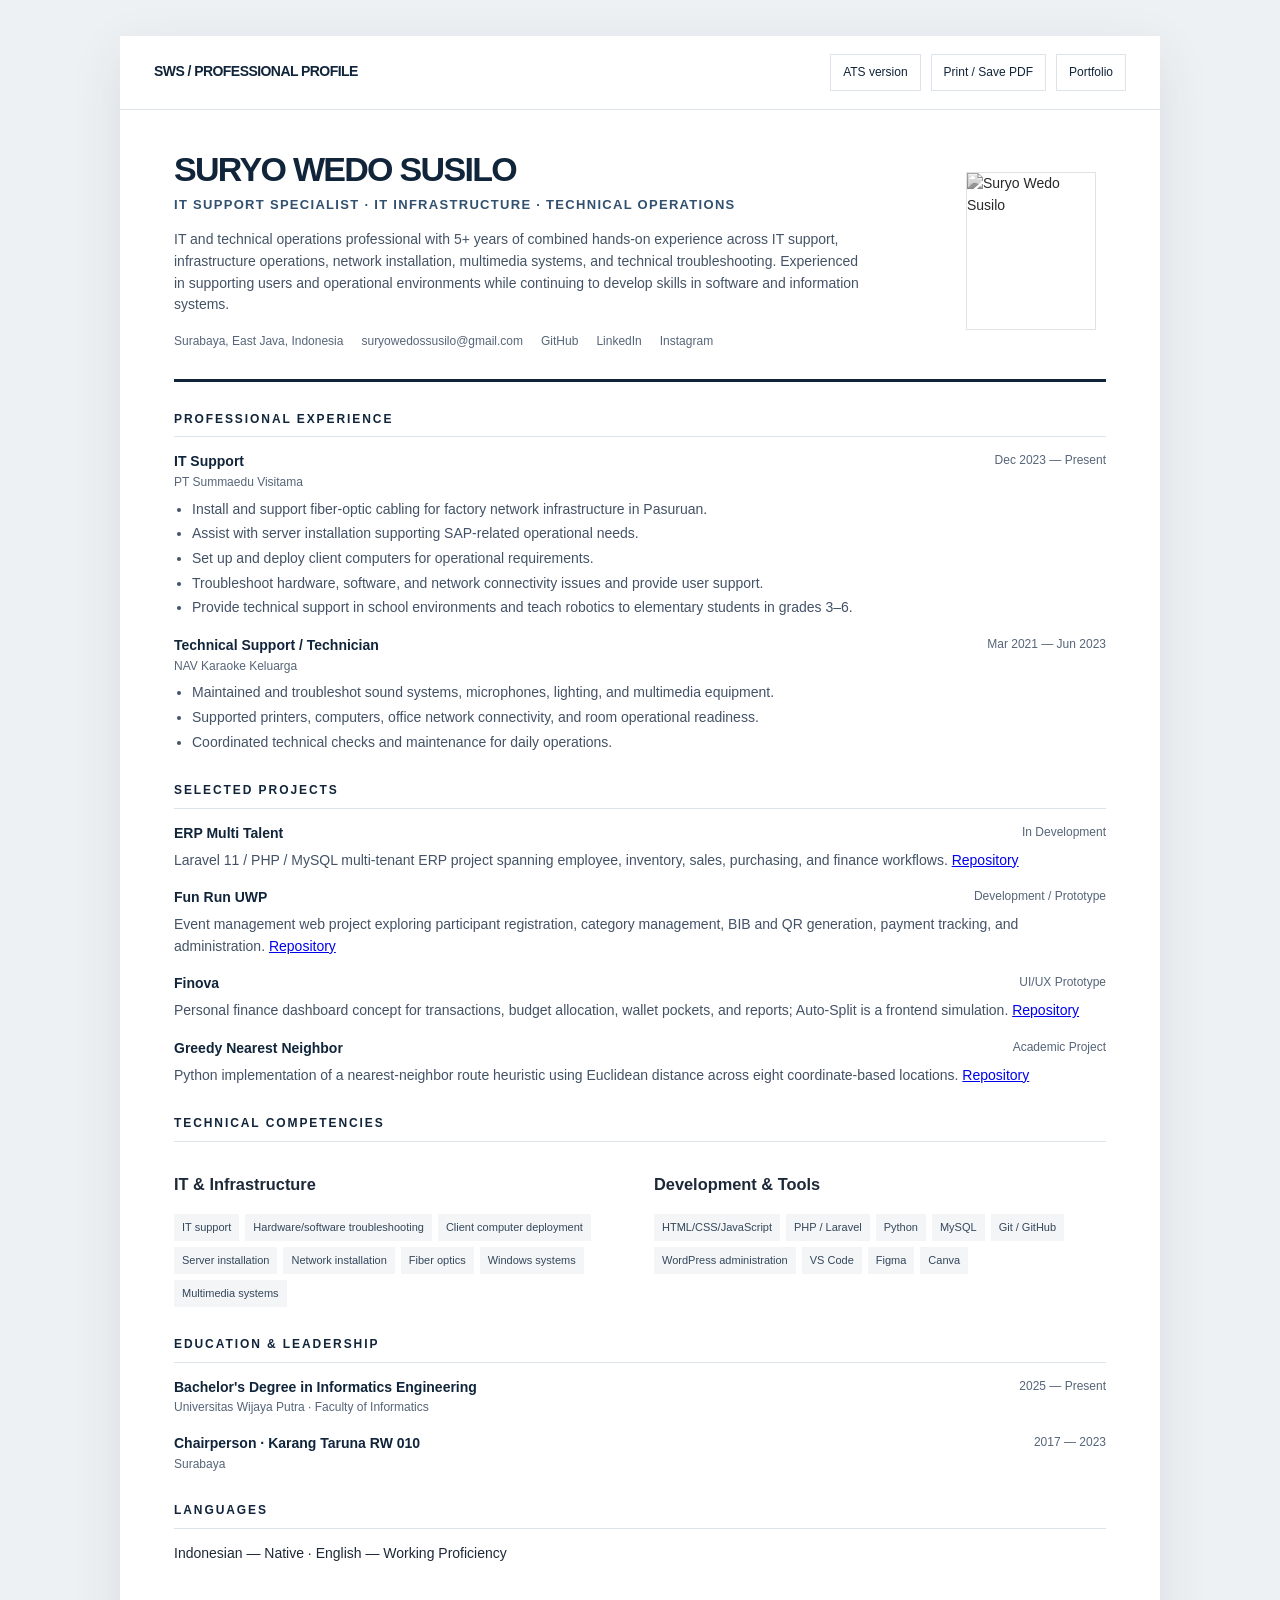
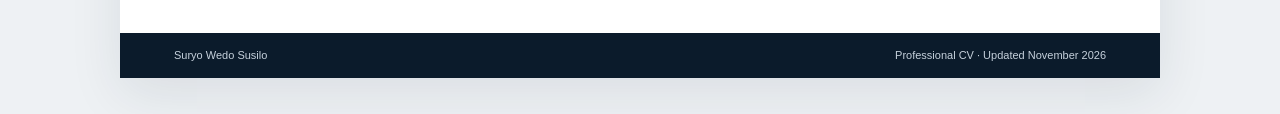
==== cv/index.html @ a145ea9c "Build cinematic portfolio and professional CV" ====
<!doctype html><html lang="en"><head><meta charset="utf-8"><meta name="viewport" content="width=device-width,initial-scale=1"><title>Suryo Wedo Susilo | Professional CV</title><link rel="stylesheet" href="cv.css"></head><body><div class="cv-shell"><header class="cv-top"><a class="cv-brand" href="../">SWS / PROFESSIONAL PROFILE</a><div class="cv-actions"><a href="ats.html">ATS version</a><a href="#" onclick="window.print();return false">Print / Save PDF</a><a href="../">Portfolio</a></div></header><main class="cv-main"><section class="cv-hero"><div><h1>SURYO WEDO SUSILO</h1><div class="cv-role">IT Support Specialist · IT Infrastructure · Technical Operations</div><p class="cv-summary">IT and technical operations professional with 5+ years of combined hands-on experience across IT support, infrastructure operations, network installation, multimedia systems, and technical troubleshooting. Experienced in supporting users and operational environments while continuing to develop skills in software and information systems.</p><div class="cv-contact"><span>Surabaya, East Java, Indonesia</span><a href="mailto:suryowedossusilo@gmail.com">suryowedossusilo@gmail.com</a><a href="https://github.com/suryowedossusilo-netizen">GitHub</a><a href="https://www.linkedin.com/in/suryo-wedo-susilo/">LinkedIn</a><a href="https://www.instagram.com/vruimte_/">Instagram</a></div></div><img class="cv-photo" src="../images/profile.jpg" alt="Suryo Wedo Susilo"></section><section class="cv-section"><h2>Professional Experience</h2><article class="cv-item"><div class="cv-item-head"><div><h3>IT Support</h3><div class="cv-org">PT Summaedu Visitama</div></div><div class="cv-date">Dec 2023 — Present</div></div><ul><li>Install and support fiber-optic cabling for factory network infrastructure in Pasuruan.</li><li>Assist with server installation supporting SAP-related operational needs.</li><li>Set up and deploy client computers for operational requirements.</li><li>Troubleshoot hardware, software, and network connectivity issues and provide user support.</li><li>Provide technical support in school environments and teach robotics to elementary students in grades 3–6.</li></ul></article><article class="cv-item"><div class="cv-item-head"><div><h3>Technical Support / Technician</h3><div class="cv-org">NAV Karaoke Keluarga</div></div><div class="cv-date">Mar 2021 — Jun 2023</div></div><ul><li>Maintained and troubleshot sound systems, microphones, lighting, and multimedia equipment.</li><li>Supported printers, computers, office network connectivity, and room operational readiness.</li><li>Coordinated technical checks and maintenance for daily operations.</li></ul></article></section><section class="cv-section"><h2>Selected Projects</h2><article class="cv-item"><div class="cv-item-head"><h3>ERP Multi Talent</h3><span class="cv-date">In Development</span></div><p>Laravel 11 / PHP / MySQL multi-tenant ERP project spanning employee, inventory, sales, purchasing, and finance workflows. <a href="https://github.com/suryowedossusilo-netizen/ERP_MULTI_TALENT">Repository</a></p></article><article class="cv-item"><div class="cv-item-head"><h3>Fun Run UWP</h3><span class="cv-date">Development / Prototype</span></div><p>Event management web project exploring participant registration, category management, BIB and QR generation, payment tracking, and administration. <a href="https://github.com/suryowedossusilo-netizen/FUN-RUN-UWP">Repository</a></p></article><article class="cv-item"><div class="cv-item-head"><h3>Finova</h3><span class="cv-date">UI/UX Prototype</span></div><p>Personal finance dashboard concept for transactions, budget allocation, wallet pockets, and reports; Auto-Split is a frontend simulation. <a href="https://github.com/suryowedossusilo-netizen/finova-app">Repository</a></p></article><article class="cv-item"><div class="cv-item-head"><h3>Greedy Nearest Neighbor</h3><span class="cv-date">Academic Project</span></div><p>Python implementation of a nearest-neighbor route heuristic using Euclidean distance across eight coordinate-based locations. <a href="https://github.com/suryowedossusilo-netizen/TUGAS-KULIAH">Repository</a></p></article></section><section class="cv-section"><h2>Technical Competencies</h2><div class="cv-columns"><div><h3>IT &amp; Infrastructure</h3><div class="cv-tags"><span>IT support</span><span>Hardware/software troubleshooting</span><span>Client computer deployment</span><span>Server installation</span><span>Network installation</span><span>Fiber optics</span><span>Windows systems</span><span>Multimedia systems</span></div></div><div><h3>Development &amp; Tools</h3><div class="cv-tags"><span>HTML/CSS/JavaScript</span><span>PHP / Laravel</span><span>Python</span><span>MySQL</span><span>Git / GitHub</span><span>WordPress administration</span><span>VS Code</span><span>Figma</span><span>Canva</span></div></div></div></section><section class="cv-section"><h2>Education &amp; Leadership</h2><article class="cv-item"><div class="cv-item-head"><div><h3>Bachelor's Degree in Informatics Engineering</h3><div class="cv-org">Universitas Wijaya Putra · Faculty of Informatics</div></div><div class="cv-date">2025 — Present</div></div></article><article class="cv-item"><div class="cv-item-head"><div><h3>Chairperson · Karang Taruna RW 010</h3><div class="cv-org">Surabaya</div></div><div class="cv-date">2017 — 2023</div></div></article></section><section class="cv-section"><h2>Languages</h2><p>Indonesian — Native · English — Working Proficiency</p></section></main><footer class="cv-footer"><span>Suryo Wedo Susilo</span><span>Professional CV · Updated November 2026</span></footer></div></body></html>
---- cv/cv.css ----
:root{--navy:#10243A;--navy2:#0B1B2B;--ink:#1D2938;--muted:#566579;--line:#DCE3EA;--soft:#F3F5F7}*{box-sizing:border-box}body{margin:0;background:#eef1f4;color:var(--ink);font:14px/1.55 Inter,Arial,sans-serif}.cv-shell{max-width:1040px;margin:36px auto;background:white;box-shadow:0 16px 50px #17283a18}.cv-top{display:flex;justify-content:space-between;align-items:center;padding:18px 34px;border-bottom:1px solid var(--line)}.cv-brand{font-weight:800;letter-spacing:-.04em;color:var(--navy);text-decoration:none}.cv-actions{display:flex;gap:10px}.cv-actions a{font-size:12px;color:var(--navy);text-decoration:none;border:1px solid var(--line);padding:8px 12px}.cv-main{padding:42px 54px 54px}.cv-hero{display:grid;grid-template-columns:1fr 140px;gap:28px;align-items:center;border-bottom:3px solid var(--navy);padding-bottom:28px}.cv-hero h1{font-size:34px;line-height:1.05;letter-spacing:-.05em;color:var(--navy);margin:0 0 8px}.cv-role{font-size:13px;font-weight:700;letter-spacing:.1em;text-transform:uppercase;color:#31516f}.cv-summary{max-width:690px;color:#445366;margin:14px 0 0}.cv-photo{width:130px;height:158px;object-fit:cover;filter:grayscale(1);border:1px solid var(--line)}.cv-contact{display:flex;flex-wrap:wrap;gap:8px 18px;margin-top:16px;font-size:12px;color:var(--muted)}.cv-contact a{color:inherit;text-decoration:none}.cv-section{margin-top:28px}.cv-section h2{font-size:12px;letter-spacing:.16em;text-transform:uppercase;color:var(--navy);border-bottom:1px solid var(--line);padding-bottom:8px;margin:0 0 14px}.cv-item{margin:0 0 16px}.cv-item-head{display:flex;justify-content:space-between;gap:16px}.cv-item h3{font-size:14px;color:var(--navy);margin:0;font-weight:700}.cv-org,.cv-date{font-size:12px;color:var(--muted)}.cv-date{white-space:nowrap}.cv-item p{margin:5px 0;color:#435266}.cv-item ul{margin:7px 0 0;padding-left:18px;color:#435266}.cv-item li{margin:3px 0}.cv-tags{display:flex;flex-wrap:wrap;gap:6px}.cv-tags span{background:var(--soft);padding:5px 8px;font-size:11px;color:#34475b}.cv-columns{display:grid;grid-template-columns:1fr 1fr;gap:28px}.cv-footer{padding:14px 54px;background:var(--navy2);color:#c6d1dc;font-size:11px;display:flex;justify-content:space-between}.ats .cv-main{padding-top:30px}.ats .cv-hero{display:block}.ats .cv-photo{display:none}.ats .cv-hero h1{font-size:28px}.ats .cv-section{margin-top:22px}.ats .cv-section h2{font-size:13px}.ats .cv-item-head{display:block}.ats .cv-tags span{background:transparent;border:1px solid var(--line)}@media(max-width:700px){.cv-shell{margin:0;box-shadow:none}.cv-main{padding:28px 22px}.cv-top{padding:14px 22px}.cv-hero{grid-template-columns:1fr 94px;gap:14px}.cv-photo{width:92px;height:116px}.cv-hero h1{font-size:27px}.cv-columns{grid-template-columns:1fr}.cv-footer{padding:14px 22px;display:block}}@media print{body{background:#fff;font-size:10pt}.cv-shell{max-width:none;margin:0;box-shadow:none}.cv-top{display:none}.cv-main{padding:0 10mm 8mm}.cv-footer{padding:8px 10mm;print-color-adjust:exact}.cv-section,.cv-item{break-inside:avoid}a{color:inherit;text-decoration:none}}
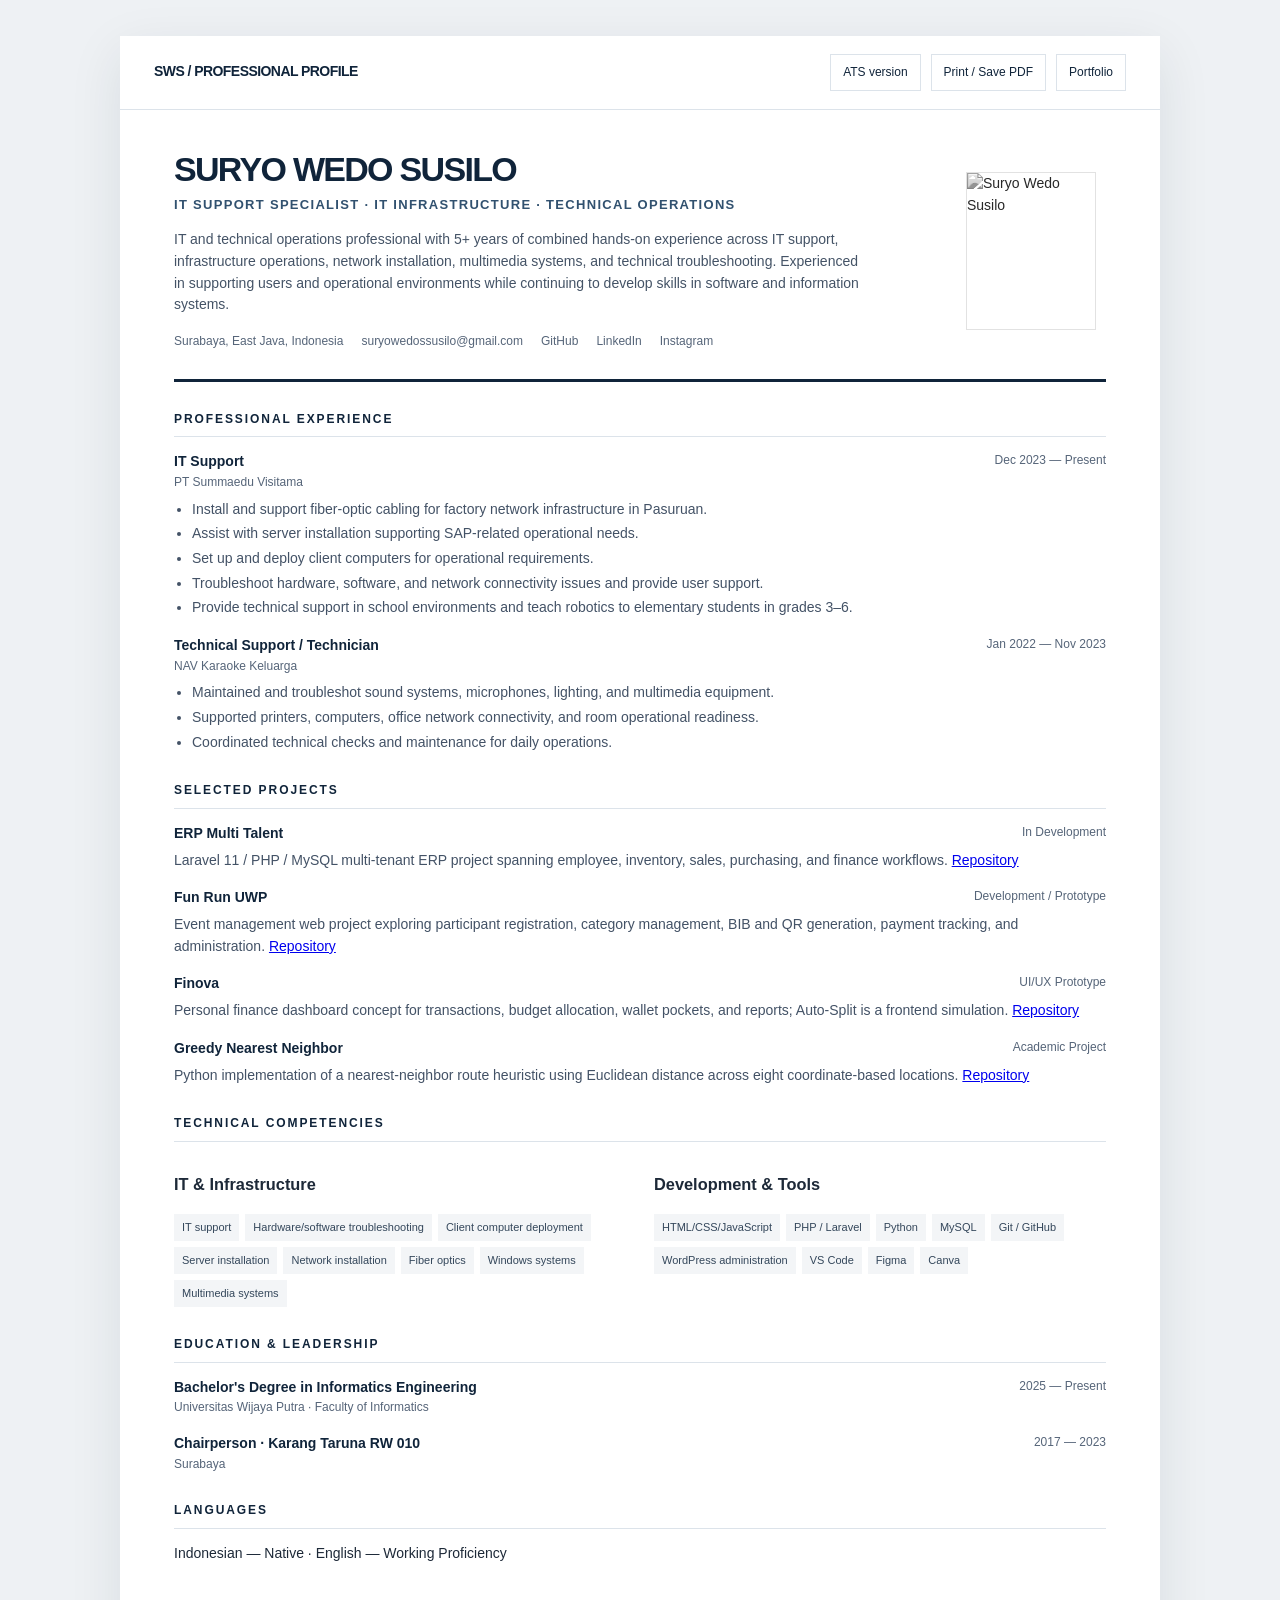
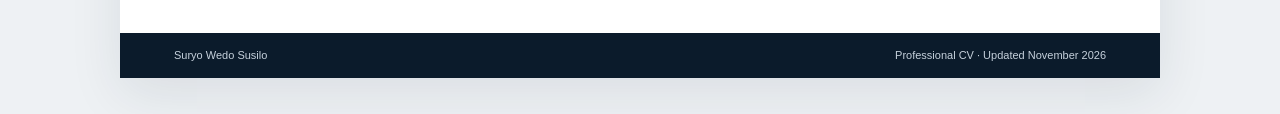
==== commit fcb8b625: "Correct NAV Karaoke employment dates" ====
--- a/cv/index.html
+++ b/cv/index.html
@@ -1 +1 @@
-<!doctype html><html lang="en"><head><meta charset="utf-8"><meta name="viewport" content="width=device-width,initial-scale=1"><title>Suryo Wedo Susilo | Professional CV</title><link rel="stylesheet" href="cv.css"></head><body><div class="cv-shell"><header class="cv-top"><a class="cv-brand" href="../">SWS / PROFESSIONAL PROFILE</a><div class="cv-actions"><a href="ats.html">ATS version</a><a href="#" onclick="window.print();return false">Print / Save PDF</a><a href="../">Portfolio</a></div></header><main class="cv-main"><section class="cv-hero"><div><h1>SURYO WEDO SUSILO</h1><div class="cv-role">IT Support Specialist · IT Infrastructure · Technical Operations</div><p class="cv-summary">IT and technical operations professional with 5+ years of combined hands-on experience across IT support, infrastructure operations, network installation, multimedia systems, and technical troubleshooting. Experienced in supporting users and operational environments while continuing to develop skills in software and information systems.</p><div class="cv-contact"><span>Surabaya, East Java, Indonesia</span><a href="mailto:suryowedossusilo@gmail.com">suryowedossusilo@gmail.com</a><a href="https://github.com/suryowedossusilo-netizen">GitHub</a><a href="https://www.linkedin.com/in/suryo-wedo-susilo/">LinkedIn</a><a href="https://www.instagram.com/vruimte_/">Instagram</a></div></div><img class="cv-photo" src="../images/profile.jpg" alt="Suryo Wedo Susilo"></section><section class="cv-section"><h2>Professional Experience</h2><article class="cv-item"><div class="cv-item-head"><div><h3>IT Support</h3><div class="cv-org">PT Summaedu Visitama</div></div><div class="cv-date">Dec 2023 — Present</div></div><ul><li>Install and support fiber-optic cabling for factory network infrastructure in Pasuruan.</li><li>Assist with server installation supporting SAP-related operational needs.</li><li>Set up and deploy client computers for operational requirements.</li><li>Troubleshoot hardware, software, and network connectivity issues and provide user support.</li><li>Provide technical support in school environments and teach robotics to elementary students in grades 3–6.</li></ul></article><article class="cv-item"><div class="cv-item-head"><div><h3>Technical Support / Technician</h3><div class="cv-org">NAV Karaoke Keluarga</div></div><div class="cv-date">Mar 2021 — Jun 2023</div></div><ul><li>Maintained and troubleshot sound systems, microphones, lighting, and multimedia equipment.</li><li>Supported printers, computers, office network connectivity, and room operational readiness.</li><li>Coordinated technical checks and maintenance for daily operations.</li></ul></article></section><section class="cv-section"><h2>Selected Projects</h2><article class="cv-item"><div class="cv-item-head"><h3>ERP Multi Talent</h3><span class="cv-date">In Development</span></div><p>Laravel 11 / PHP / MySQL multi-tenant ERP project spanning employee, inventory, sales, purchasing, and finance workflows. <a href="https://github.com/suryowedossusilo-netizen/ERP_MULTI_TALENT">Repository</a></p></article><article class="cv-item"><div class="cv-item-head"><h3>Fun Run UWP</h3><span class="cv-date">Development / Prototype</span></div><p>Event management web project exploring participant registration, category management, BIB and QR generation, payment tracking, and administration. <a href="https://github.com/suryowedossusilo-netizen/FUN-RUN-UWP">Repository</a></p></article><article class="cv-item"><div class="cv-item-head"><h3>Finova</h3><span class="cv-date">UI/UX Prototype</span></div><p>Personal finance dashboard concept for transactions, budget allocation, wallet pockets, and reports; Auto-Split is a frontend simulation. <a href="https://github.com/suryowedossusilo-netizen/finova-app">Repository</a></p></article><article class="cv-item"><div class="cv-item-head"><h3>Greedy Nearest Neighbor</h3><span class="cv-date">Academic Project</span></div><p>Python implementation of a nearest-neighbor route heuristic using Euclidean distance across eight coordinate-based locations. <a href="https://github.com/suryowedossusilo-netizen/TUGAS-KULIAH">Repository</a></p></article></section><section class="cv-section"><h2>Technical Competencies</h2><div class="cv-columns"><div><h3>IT &amp; Infrastructure</h3><div class="cv-tags"><span>IT support</span><span>Hardware/software troubleshooting</span><span>Client computer deployment</span><span>Server installation</span><span>Network installation</span><span>Fiber optics</span><span>Windows systems</span><span>Multimedia systems</span></div></div><div><h3>Development &amp; Tools</h3><div class="cv-tags"><span>HTML/CSS/JavaScript</span><span>PHP / Laravel</span><span>Python</span><span>MySQL</span><span>Git / GitHub</span><span>WordPress administration</span><span>VS Code</span><span>Figma</span><span>Canva</span></div></div></div></section><section class="cv-section"><h2>Education &amp; Leadership</h2><article class="cv-item"><div class="cv-item-head"><div><h3>Bachelor's Degree in Informatics Engineering</h3><div class="cv-org">Universitas Wijaya Putra · Faculty of Informatics</div></div><div class="cv-date">2025 — Present</div></div></article><article class="cv-item"><div class="cv-item-head"><div><h3>Chairperson · Karang Taruna RW 010</h3><div class="cv-org">Surabaya</div></div><div class="cv-date">2017 — 2023</div></div></article></section><section class="cv-section"><h2>Languages</h2><p>Indonesian — Native · English — Working Proficiency</p></section></main><footer class="cv-footer"><span>Suryo Wedo Susilo</span><span>Professional CV · Updated November 2026</span></footer></div></body></html>+<!doctype html><html lang="en"><head><meta charset="utf-8"><meta name="viewport" content="width=device-width,initial-scale=1"><title>Suryo Wedo Susilo | Professional CV</title><link rel="stylesheet" href="cv.css"></head><body><div class="cv-shell"><header class="cv-top"><a class="cv-brand" href="../">SWS / PROFESSIONAL PROFILE</a><div class="cv-actions"><a href="ats.html">ATS version</a><a href="#" onclick="window.print();return false">Print / Save PDF</a><a href="../">Portfolio</a></div></header><main class="cv-main"><section class="cv-hero"><div><h1>SURYO WEDO SUSILO</h1><div class="cv-role">IT Support Specialist · IT Infrastructure · Technical Operations</div><p class="cv-summary">IT and technical operations professional with 5+ years of combined hands-on experience across IT support, infrastructure operations, network installation, multimedia systems, and technical troubleshooting. Experienced in supporting users and operational environments while continuing to develop skills in software and information systems.</p><div class="cv-contact"><span>Surabaya, East Java, Indonesia</span><a href="mailto:suryowedossusilo@gmail.com">suryowedossusilo@gmail.com</a><a href="https://github.com/suryowedossusilo-netizen">GitHub</a><a href="https://www.linkedin.com/in/suryo-wedo-susilo/">LinkedIn</a><a href="https://www.instagram.com/vruimte_/">Instagram</a></div></div><img class="cv-photo" src="https://raw.githubusercontent.com/suryowedossusilo-netizen/CV_Suryo_Wedo_Susilo/main/assets/images/profil2.jpg" alt="Suryo Wedo Susilo"></section><section class="cv-section"><h2>Professional Experience</h2><article class="cv-item"><div class="cv-item-head"><div><h3>IT Support</h3><div class="cv-org">PT Summaedu Visitama</div></div><div class="cv-date">Dec 2023 — Present</div></div><ul><li>Install and support fiber-optic cabling for factory network infrastructure in Pasuruan.</li><li>Assist with server installation supporting SAP-related operational needs.</li><li>Set up and deploy client computers for operational requirements.</li><li>Troubleshoot hardware, software, and network connectivity issues and provide user support.</li><li>Provide technical support in school environments and teach robotics to elementary students in grades 3–6.</li></ul></article><article class="cv-item"><div class="cv-item-head"><div><h3>Technical Support / Technician</h3><div class="cv-org">NAV Karaoke Keluarga</div></div><div class="cv-date">Jan 2022 — Nov 2023</div></div><ul><li>Maintained and troubleshot sound systems, microphones, lighting, and multimedia equipment.</li><li>Supported printers, computers, office network connectivity, and room operational readiness.</li><li>Coordinated technical checks and maintenance for daily operations.</li></ul></article></section><section class="cv-section"><h2>Selected Projects</h2><article class="cv-item"><div class="cv-item-head"><h3>ERP Multi Talent</h3><span class="cv-date">In Development</span></div><p>Laravel 11 / PHP / MySQL multi-tenant ERP project spanning employee, inventory, sales, purchasing, and finance workflows. <a href="https://github.com/suryowedossusilo-netizen/ERP_MULTI_TALENT">Repository</a></p></article><article class="cv-item"><div class="cv-item-head"><h3>Fun Run UWP</h3><span class="cv-date">Development / Prototype</span></div><p>Event management web project exploring participant registration, category management, BIB and QR generation, payment tracking, and administration. <a href="https://github.com/suryowedossusilo-netizen/FUN-RUN-UWP">Repository</a></p></article><article class="cv-item"><div class="cv-item-head"><h3>Finova</h3><span class="cv-date">UI/UX Prototype</span></div><p>Personal finance dashboard concept for transactions, budget allocation, wallet pockets, and reports; Auto-Split is a frontend simulation. <a href="https://github.com/suryowedossusilo-netizen/finova-app">Repository</a></p></article><article class="cv-item"><div class="cv-item-head"><h3>Greedy Nearest Neighbor</h3><span class="cv-date">Academic Project</span></div><p>Python implementation of a nearest-neighbor route heuristic using Euclidean distance across eight coordinate-based locations. <a href="https://github.com/suryowedossusilo-netizen/TUGAS-KULIAH">Repository</a></p></article></section><section class="cv-section"><h2>Technical Competencies</h2><div class="cv-columns"><div><h3>IT &amp; Infrastructure</h3><div class="cv-tags"><span>IT support</span><span>Hardware/software troubleshooting</span><span>Client computer deployment</span><span>Server installation</span><span>Network installation</span><span>Fiber optics</span><span>Windows systems</span><span>Multimedia systems</span></div></div><div><h3>Development &amp; Tools</h3><div class="cv-tags"><span>HTML/CSS/JavaScript</span><span>PHP / Laravel</span><span>Python</span><span>MySQL</span><span>Git / GitHub</span><span>WordPress administration</span><span>VS Code</span><span>Figma</span><span>Canva</span></div></div></div></section><section class="cv-section"><h2>Education &amp; Leadership</h2><article class="cv-item"><div class="cv-item-head"><div><h3>Bachelor's Degree in Informatics Engineering</h3><div class="cv-org">Universitas Wijaya Putra · Faculty of Informatics</div></div><div class="cv-date">2025 — Present</div></div></article><article class="cv-item"><div class="cv-item-head"><div><h3>Chairperson · Karang Taruna RW 010</h3><div class="cv-org">Surabaya</div></div><div class="cv-date">2017 — 2023</div></div></article></section><section class="cv-section"><h2>Languages</h2><p>Indonesian — Native · English — Working Proficiency</p></section></main><footer class="cv-footer"><span>Suryo Wedo Susilo</span><span>Professional CV · Updated November 2026</span></footer></div></body></html>
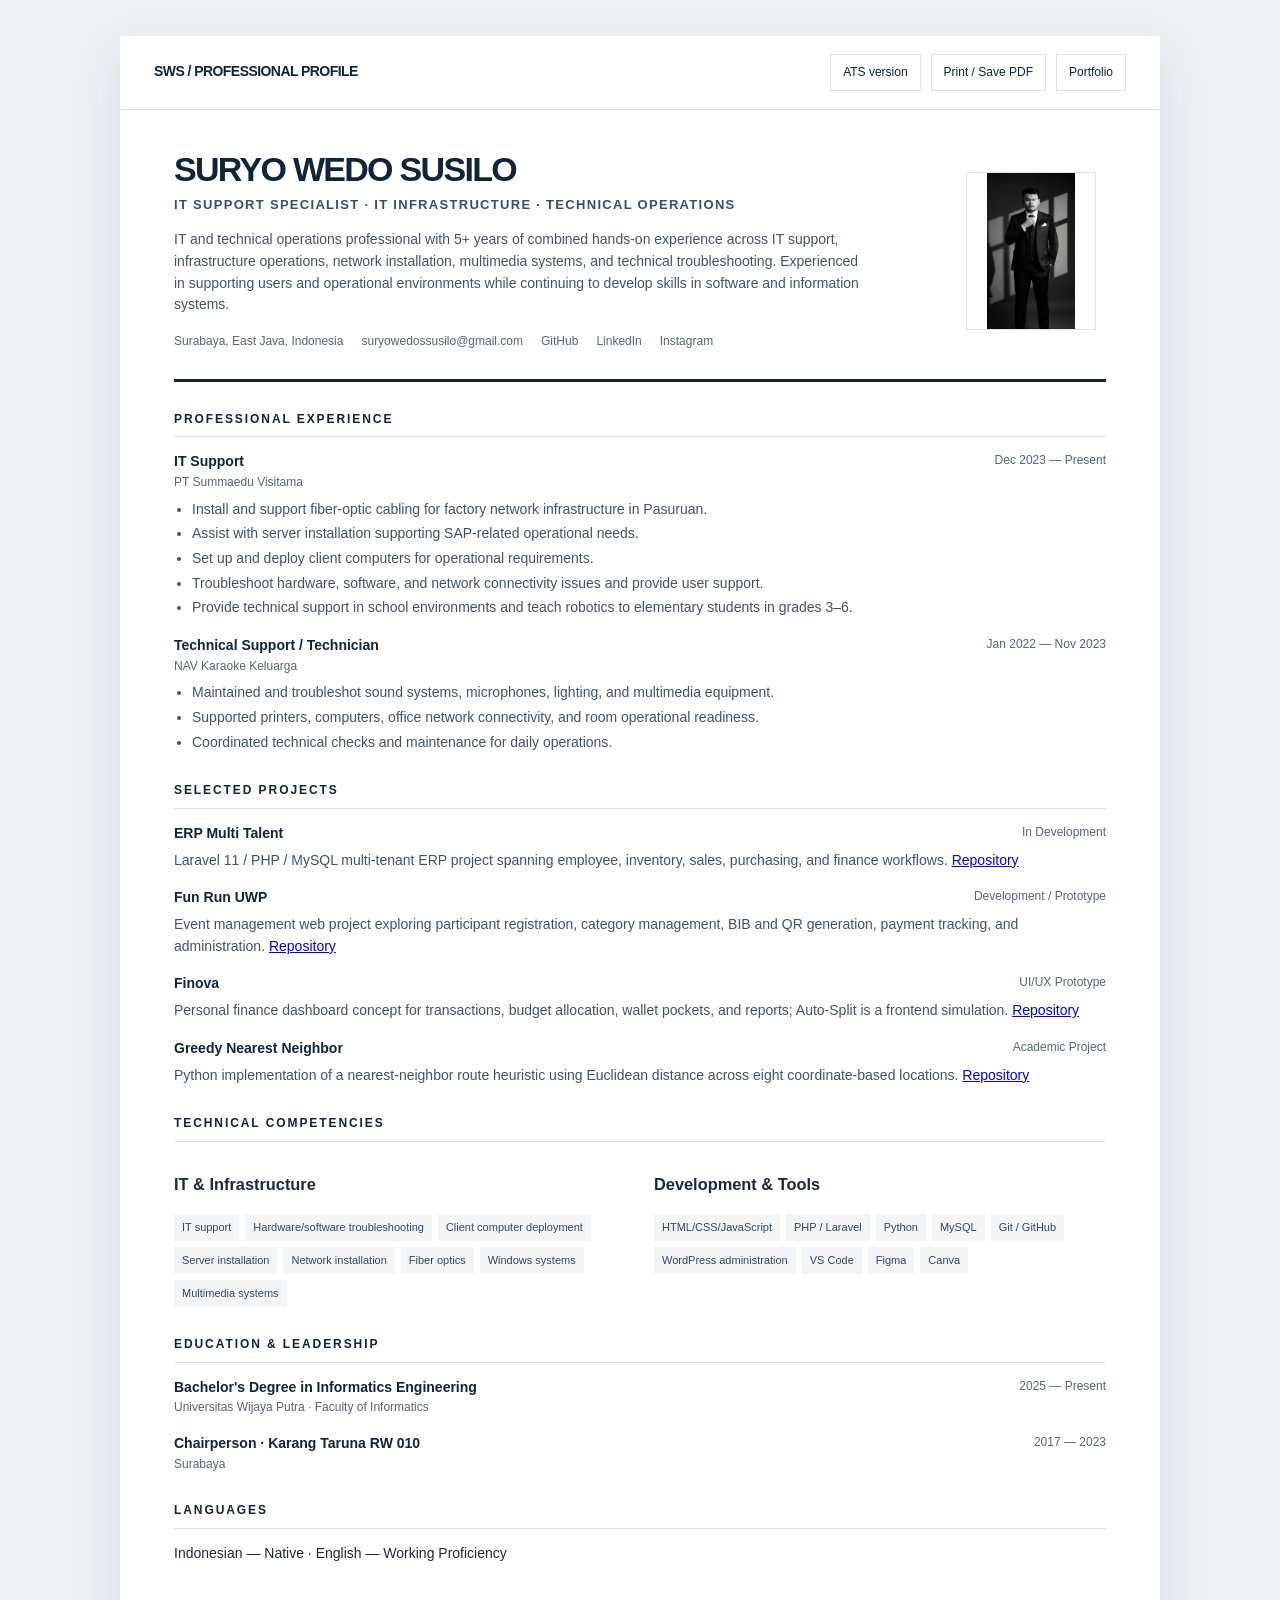
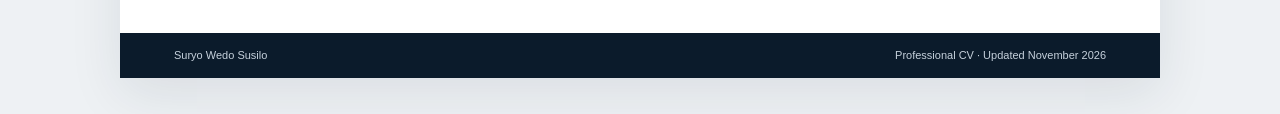
==== commit e59f9043: "Fix CV profile photo path" ====
--- a/cv/index.html
+++ b/cv/index.html
@@ -1 +1 @@
-<!doctype html><html lang="en"><head><meta charset="utf-8"><meta name="viewport" content="width=device-width,initial-scale=1"><title>Suryo Wedo Susilo | Professional CV</title><link rel="stylesheet" href="cv.css"></head><body><div class="cv-shell"><header class="cv-top"><a class="cv-brand" href="../">SWS / PROFESSIONAL PROFILE</a><div class="cv-actions"><a href="ats.html">ATS version</a><a href="#" onclick="window.print();return false">Print / Save PDF</a><a href="../">Portfolio</a></div></header><main class="cv-main"><section class="cv-hero"><div><h1>SURYO WEDO SUSILO</h1><div class="cv-role">IT Support Specialist · IT Infrastructure · Technical Operations</div><p class="cv-summary">IT and technical operations professional with 5+ years of combined hands-on experience across IT support, infrastructure operations, network installation, multimedia systems, and technical troubleshooting. Experienced in supporting users and operational environments while continuing to develop skills in software and information systems.</p><div class="cv-contact"><span>Surabaya, East Java, Indonesia</span><a href="mailto:suryowedossusilo@gmail.com">suryowedossusilo@gmail.com</a><a href="https://github.com/suryowedossusilo-netizen">GitHub</a><a href="https://www.linkedin.com/in/suryo-wedo-susilo/">LinkedIn</a><a href="https://www.instagram.com/vruimte_/">Instagram</a></div></div><img class="cv-photo" src="https://raw.githubusercontent.com/suryowedossusilo-netizen/CV_Suryo_Wedo_Susilo/main/assets/images/profil2.jpg" alt="Suryo Wedo Susilo"></section><section class="cv-section"><h2>Professional Experience</h2><article class="cv-item"><div class="cv-item-head"><div><h3>IT Support</h3><div class="cv-org">PT Summaedu Visitama</div></div><div class="cv-date">Dec 2023 — Present</div></div><ul><li>Install and support fiber-optic cabling for factory network infrastructure in Pasuruan.</li><li>Assist with server installation supporting SAP-related operational needs.</li><li>Set up and deploy client computers for operational requirements.</li><li>Troubleshoot hardware, software, and network connectivity issues and provide user support.</li><li>Provide technical support in school environments and teach robotics to elementary students in grades 3–6.</li></ul></article><article class="cv-item"><div class="cv-item-head"><div><h3>Technical Support / Technician</h3><div class="cv-org">NAV Karaoke Keluarga</div></div><div class="cv-date">Jan 2022 — Nov 2023</div></div><ul><li>Maintained and troubleshot sound systems, microphones, lighting, and multimedia equipment.</li><li>Supported printers, computers, office network connectivity, and room operational readiness.</li><li>Coordinated technical checks and maintenance for daily operations.</li></ul></article></section><section class="cv-section"><h2>Selected Projects</h2><article class="cv-item"><div class="cv-item-head"><h3>ERP Multi Talent</h3><span class="cv-date">In Development</span></div><p>Laravel 11 / PHP / MySQL multi-tenant ERP project spanning employee, inventory, sales, purchasing, and finance workflows. <a href="https://github.com/suryowedossusilo-netizen/ERP_MULTI_TALENT">Repository</a></p></article><article class="cv-item"><div class="cv-item-head"><h3>Fun Run UWP</h3><span class="cv-date">Development / Prototype</span></div><p>Event management web project exploring participant registration, category management, BIB and QR generation, payment tracking, and administration. <a href="https://github.com/suryowedossusilo-netizen/FUN-RUN-UWP">Repository</a></p></article><article class="cv-item"><div class="cv-item-head"><h3>Finova</h3><span class="cv-date">UI/UX Prototype</span></div><p>Personal finance dashboard concept for transactions, budget allocation, wallet pockets, and reports; Auto-Split is a frontend simulation. <a href="https://github.com/suryowedossusilo-netizen/finova-app">Repository</a></p></article><article class="cv-item"><div class="cv-item-head"><h3>Greedy Nearest Neighbor</h3><span class="cv-date">Academic Project</span></div><p>Python implementation of a nearest-neighbor route heuristic using Euclidean distance across eight coordinate-based locations. <a href="https://github.com/suryowedossusilo-netizen/TUGAS-KULIAH">Repository</a></p></article></section><section class="cv-section"><h2>Technical Competencies</h2><div class="cv-columns"><div><h3>IT &amp; Infrastructure</h3><div class="cv-tags"><span>IT support</span><span>Hardware/software troubleshooting</span><span>Client computer deployment</span><span>Server installation</span><span>Network installation</span><span>Fiber optics</span><span>Windows systems</span><span>Multimedia systems</span></div></div><div><h3>Development &amp; Tools</h3><div class="cv-tags"><span>HTML/CSS/JavaScript</span><span>PHP / Laravel</span><span>Python</span><span>MySQL</span><span>Git / GitHub</span><span>WordPress administration</span><span>VS Code</span><span>Figma</span><span>Canva</span></div></div></div></section><section class="cv-section"><h2>Education &amp; Leadership</h2><article class="cv-item"><div class="cv-item-head"><div><h3>Bachelor's Degree in Informatics Engineering</h3><div class="cv-org">Universitas Wijaya Putra · Faculty of Informatics</div></div><div class="cv-date">2025 — Present</div></div></article><article class="cv-item"><div class="cv-item-head"><div><h3>Chairperson · Karang Taruna RW 010</h3><div class="cv-org">Surabaya</div></div><div class="cv-date">2017 — 2023</div></div></article></section><section class="cv-section"><h2>Languages</h2><p>Indonesian — Native · English — Working Proficiency</p></section></main><footer class="cv-footer"><span>Suryo Wedo Susilo</span><span>Professional CV · Updated November 2026</span></footer></div></body></html>+<!doctype html><html lang="en"><head><meta charset="utf-8"><meta name="viewport" content="width=device-width,initial-scale=1"><title>Suryo Wedo Susilo | Professional CV</title><link rel="stylesheet" href="cv.css"></head><body><div class="cv-shell"><header class="cv-top"><a class="cv-brand" href="../">SWS / PROFESSIONAL PROFILE</a><div class="cv-actions"><a href="ats.html">ATS version</a><a href="#" onclick="window.print();return false">Print / Save PDF</a><a href="../">Portfolio</a></div></header><main class="cv-main"><section class="cv-hero"><div><h1>SURYO WEDO SUSILO</h1><div class="cv-role">IT Support Specialist · IT Infrastructure · Technical Operations</div><p class="cv-summary">IT and technical operations professional with 5+ years of combined hands-on experience across IT support, infrastructure operations, network installation, multimedia systems, and technical troubleshooting. Experienced in supporting users and operational environments while continuing to develop skills in software and information systems.</p><div class="cv-contact"><span>Surabaya, East Java, Indonesia</span><a href="mailto:suryowedossusilo@gmail.com">suryowedossusilo@gmail.com</a><a href="https://github.com/suryowedossusilo-netizen">GitHub</a><a href="https://www.linkedin.com/in/suryo-wedo-susilo/">LinkedIn</a><a href="https://www.instagram.com/vruimte_/">Instagram</a></div></div><img class="cv-photo" src="../images/Desain%20tanpa%20judul.png" alt="Suryo Wedo Susilo"></section><section class="cv-section"><h2>Professional Experience</h2><article class="cv-item"><div class="cv-item-head"><div><h3>IT Support</h3><div class="cv-org">PT Summaedu Visitama</div></div><div class="cv-date">Dec 2023 — Present</div></div><ul><li>Install and support fiber-optic cabling for factory network infrastructure in Pasuruan.</li><li>Assist with server installation supporting SAP-related operational needs.</li><li>Set up and deploy client computers for operational requirements.</li><li>Troubleshoot hardware, software, and network connectivity issues and provide user support.</li><li>Provide technical support in school environments and teach robotics to elementary students in grades 3–6.</li></ul></article><article class="cv-item"><div class="cv-item-head"><div><h3>Technical Support / Technician</h3><div class="cv-org">NAV Karaoke Keluarga</div></div><div class="cv-date">Jan 2022 — Nov 2023</div></div><ul><li>Maintained and troubleshot sound systems, microphones, lighting, and multimedia equipment.</li><li>Supported printers, computers, office network connectivity, and room operational readiness.</li><li>Coordinated technical checks and maintenance for daily operations.</li></ul></article></section><section class="cv-section"><h2>Selected Projects</h2><article class="cv-item"><div class="cv-item-head"><h3>ERP Multi Talent</h3><span class="cv-date">In Development</span></div><p>Laravel 11 / PHP / MySQL multi-tenant ERP project spanning employee, inventory, sales, purchasing, and finance workflows. <a href="https://github.com/suryowedossusilo-netizen/ERP_MULTI_TALENT">Repository</a></p></article><article class="cv-item"><div class="cv-item-head"><h3>Fun Run UWP</h3><span class="cv-date">Development / Prototype</span></div><p>Event management web project exploring participant registration, category management, BIB and QR generation, payment tracking, and administration. <a href="https://github.com/suryowedossusilo-netizen/FUN-RUN-UWP">Repository</a></p></article><article class="cv-item"><div class="cv-item-head"><h3>Finova</h3><span class="cv-date">UI/UX Prototype</span></div><p>Personal finance dashboard concept for transactions, budget allocation, wallet pockets, and reports; Auto-Split is a frontend simulation. <a href="https://github.com/suryowedossusilo-netizen/finova-app">Repository</a></p></article><article class="cv-item"><div class="cv-item-head"><h3>Greedy Nearest Neighbor</h3><span class="cv-date">Academic Project</span></div><p>Python implementation of a nearest-neighbor route heuristic using Euclidean distance across eight coordinate-based locations. <a href="https://github.com/suryowedossusilo-netizen/TUGAS-KULIAH">Repository</a></p></article></section><section class="cv-section"><h2>Technical Competencies</h2><div class="cv-columns"><div><h3>IT &amp; Infrastructure</h3><div class="cv-tags"><span>IT support</span><span>Hardware/software troubleshooting</span><span>Client computer deployment</span><span>Server installation</span><span>Network installation</span><span>Fiber optics</span><span>Windows systems</span><span>Multimedia systems</span></div></div><div><h3>Development &amp; Tools</h3><div class="cv-tags"><span>HTML/CSS/JavaScript</span><span>PHP / Laravel</span><span>Python</span><span>MySQL</span><span>Git / GitHub</span><span>WordPress administration</span><span>VS Code</span><span>Figma</span><span>Canva</span></div></div></div></section><section class="cv-section"><h2>Education &amp; Leadership</h2><article class="cv-item"><div class="cv-item-head"><div><h3>Bachelor's Degree in Informatics Engineering</h3><div class="cv-org">Universitas Wijaya Putra · Faculty of Informatics</div></div><div class="cv-date">2025 — Present</div></div></article><article class="cv-item"><div class="cv-item-head"><div><h3>Chairperson · Karang Taruna RW 010</h3><div class="cv-org">Surabaya</div></div><div class="cv-date">2017 — 2023</div></div></article></section><section class="cv-section"><h2>Languages</h2><p>Indonesian — Native · English — Working Proficiency</p></section></main><footer class="cv-footer"><span>Suryo Wedo Susilo</span><span>Professional CV · Updated November 2026</span></footer></div></body></html>
--- a/cv/cv.css
+++ b/cv/cv.css
@@ -1 +1 @@
-:root{--navy:#10243A;--navy2:#0B1B2B;--ink:#1D2938;--muted:#566579;--line:#DCE3EA;--soft:#F3F5F7}*{box-sizing:border-box}body{margin:0;background:#eef1f4;color:var(--ink);font:14px/1.55 Inter,Arial,sans-serif}.cv-shell{max-width:1040px;margin:36px auto;background:white;box-shadow:0 16px 50px #17283a18}.cv-top{display:flex;justify-content:space-between;align-items:center;padding:18px 34px;border-bottom:1px solid var(--line)}.cv-brand{font-weight:800;letter-spacing:-.04em;color:var(--navy);text-decoration:none}.cv-actions{display:flex;gap:10px}.cv-actions a{font-size:12px;color:var(--navy);text-decoration:none;border:1px solid var(--line);padding:8px 12px}.cv-main{padding:42px 54px 54px}.cv-hero{display:grid;grid-template-columns:1fr 140px;gap:28px;align-items:center;border-bottom:3px solid var(--navy);padding-bottom:28px}.cv-hero h1{font-size:34px;line-height:1.05;letter-spacing:-.05em;color:var(--navy);margin:0 0 8px}.cv-role{font-size:13px;font-weight:700;letter-spacing:.1em;text-transform:uppercase;color:#31516f}.cv-summary{max-width:690px;color:#445366;margin:14px 0 0}.cv-photo{width:130px;height:158px;object-fit:cover;filter:grayscale(1);border:1px solid var(--line)}.cv-contact{display:flex;flex-wrap:wrap;gap:8px 18px;margin-top:16px;font-size:12px;color:var(--muted)}.cv-contact a{color:inherit;text-decoration:none}.cv-section{margin-top:28px}.cv-section h2{font-size:12px;letter-spacing:.16em;text-transform:uppercase;color:var(--navy);border-bottom:1px solid var(--line);padding-bottom:8px;margin:0 0 14px}.cv-item{margin:0 0 16px}.cv-item-head{display:flex;justify-content:space-between;gap:16px}.cv-item h3{font-size:14px;color:var(--navy);margin:0;font-weight:700}.cv-org,.cv-date{font-size:12px;color:var(--muted)}.cv-date{white-space:nowrap}.cv-item p{margin:5px 0;color:#435266}.cv-item ul{margin:7px 0 0;padding-left:18px;color:#435266}.cv-item li{margin:3px 0}.cv-tags{display:flex;flex-wrap:wrap;gap:6px}.cv-tags span{background:var(--soft);padding:5px 8px;font-size:11px;color:#34475b}.cv-columns{display:grid;grid-template-columns:1fr 1fr;gap:28px}.cv-footer{padding:14px 54px;background:var(--navy2);color:#c6d1dc;font-size:11px;display:flex;justify-content:space-between}.ats .cv-main{padding-top:30px}.ats .cv-hero{display:block}.ats .cv-photo{display:none}.ats .cv-hero h1{font-size:28px}.ats .cv-section{margin-top:22px}.ats .cv-section h2{font-size:13px}.ats .cv-item-head{display:block}.ats .cv-tags span{background:transparent;border:1px solid var(--line)}@media(max-width:700px){.cv-shell{margin:0;box-shadow:none}.cv-main{padding:28px 22px}.cv-top{padding:14px 22px}.cv-hero{grid-template-columns:1fr 94px;gap:14px}.cv-photo{width:92px;height:116px}.cv-hero h1{font-size:27px}.cv-columns{grid-template-columns:1fr}.cv-footer{padding:14px 22px;display:block}}@media print{body{background:#fff;font-size:10pt}.cv-shell{max-width:none;margin:0;box-shadow:none}.cv-top{display:none}.cv-main{padding:0 10mm 8mm}.cv-footer{padding:8px 10mm;print-color-adjust:exact}.cv-section,.cv-item{break-inside:avoid}a{color:inherit;text-decoration:none}}+:root{--navy:#10243A;--navy2:#0B1B2B;--ink:#1D2938;--muted:#566579;--line:#DCE3EA;--soft:#F3F5F7}*{box-sizing:border-box}body{margin:0;background:#eef1f4;color:var(--ink);font:14px/1.55 Inter,Arial,sans-serif}.cv-shell{max-width:1040px;margin:36px auto;background:white;box-shadow:0 16px 50px #17283a18}.cv-top{display:flex;justify-content:space-between;align-items:center;padding:18px 34px;border-bottom:1px solid var(--line)}.cv-brand{font-weight:800;letter-spacing:-.04em;color:var(--navy);text-decoration:none}.cv-actions{display:flex;gap:10px}.cv-actions a{font-size:12px;color:var(--navy);text-decoration:none;border:1px solid var(--line);padding:8px 12px}.cv-main{padding:42px 54px 54px}.cv-hero{display:grid;grid-template-columns:1fr 140px;gap:28px;align-items:center;border-bottom:3px solid var(--navy);padding-bottom:28px}.cv-hero h1{font-size:34px;line-height:1.05;letter-spacing:-.05em;color:var(--navy);margin:0 0 8px}.cv-role{font-size:13px;font-weight:700;letter-spacing:.1em;text-transform:uppercase;color:#31516f}.cv-summary{max-width:690px;color:#445366;margin:14px 0 0}.cv-photo{width:130px;height:158px;object-fit:contain;filter:none;border:1px solid var(--line)}.cv-contact{display:flex;flex-wrap:wrap;gap:8px 18px;margin-top:16px;font-size:12px;color:var(--muted)}.cv-contact a{color:inherit;text-decoration:none}.cv-section{margin-top:28px}.cv-section h2{font-size:12px;letter-spacing:.16em;text-transform:uppercase;color:var(--navy);border-bottom:1px solid var(--line);padding-bottom:8px;margin:0 0 14px}.cv-item{margin:0 0 16px}.cv-item-head{display:flex;justify-content:space-between;gap:16px}.cv-item h3{font-size:14px;color:var(--navy);margin:0;font-weight:700}.cv-org,.cv-date{font-size:12px;color:var(--muted)}.cv-date{white-space:nowrap}.cv-item p{margin:5px 0;color:#435266}.cv-item ul{margin:7px 0 0;padding-left:18px;color:#435266}.cv-item li{margin:3px 0}.cv-tags{display:flex;flex-wrap:wrap;gap:6px}.cv-tags span{background:var(--soft);padding:5px 8px;font-size:11px;color:#34475b}.cv-columns{display:grid;grid-template-columns:1fr 1fr;gap:28px}.cv-footer{padding:14px 54px;background:var(--navy2);color:#c6d1dc;font-size:11px;display:flex;justify-content:space-between}.ats .cv-main{padding-top:30px}.ats .cv-hero{display:block}.ats .cv-photo{display:none}.ats .cv-hero h1{font-size:28px}.ats .cv-section{margin-top:22px}.ats .cv-section h2{font-size:13px}.ats .cv-item-head{display:block}.ats .cv-tags span{background:transparent;border:1px solid var(--line)}@media(max-width:700px){.cv-shell{margin:0;box-shadow:none}.cv-main{padding:28px 22px}.cv-top{padding:14px 22px}.cv-hero{grid-template-columns:1fr 94px;gap:14px}.cv-photo{width:92px;height:116px}.cv-hero h1{font-size:27px}.cv-columns{grid-template-columns:1fr}.cv-footer{padding:14px 22px;display:block}}@media print{body{background:#fff;font-size:10pt}.cv-shell{max-width:none;margin:0;box-shadow:none}.cv-top{display:none}.cv-main{padding:0 10mm 8mm}.cv-footer{padding:8px 10mm;print-color-adjust:exact}.cv-section,.cv-item{break-inside:avoid}a{color:inherit;text-decoration:none}}
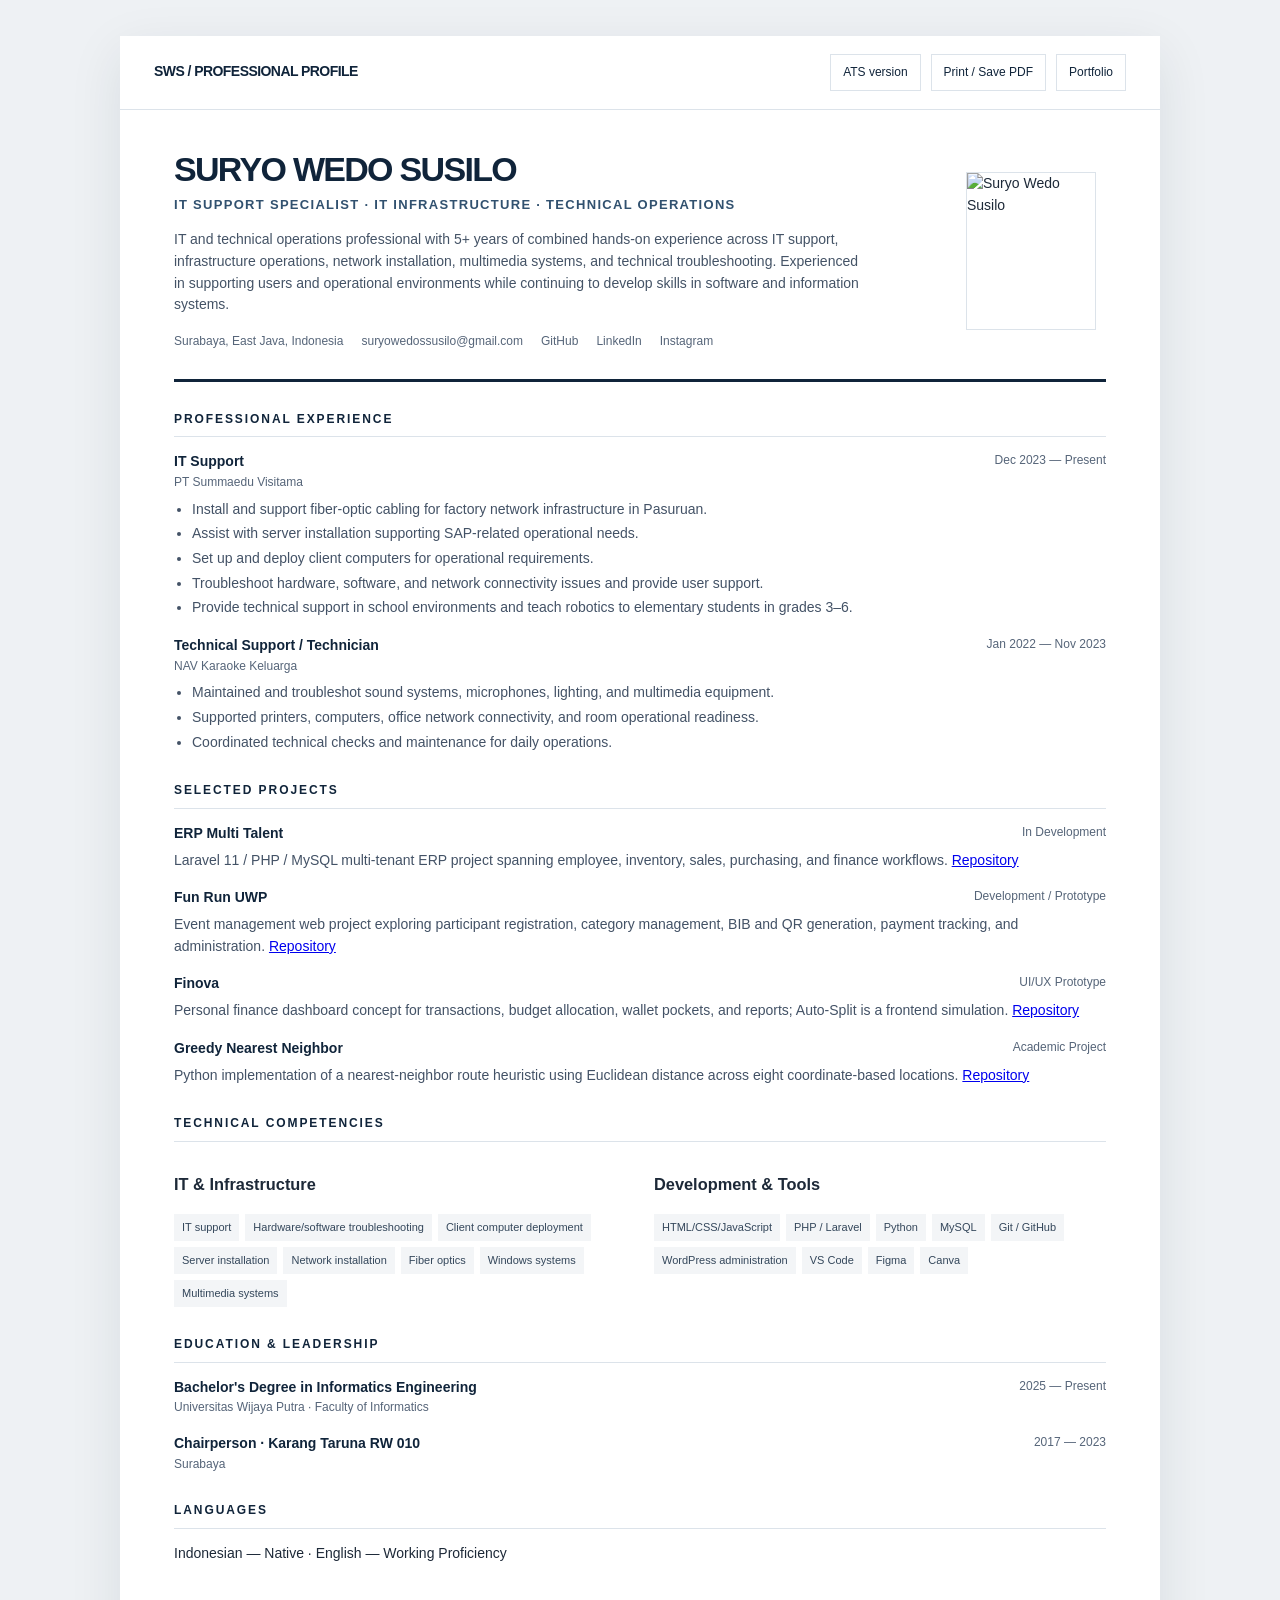
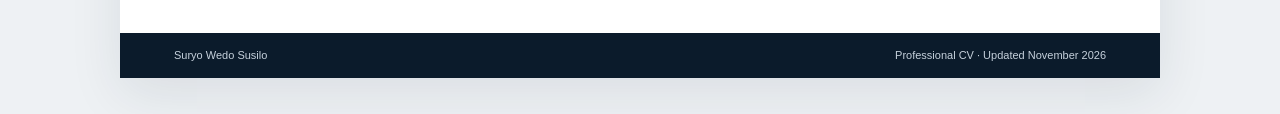
==== commit 3bc02f38: "Restore original CV profile photo" ====
--- a/cv/index.html
+++ b/cv/index.html
@@ -1 +1 @@
-<!doctype html><html lang="en"><head><meta charset="utf-8"><meta name="viewport" content="width=device-width,initial-scale=1"><title>Suryo Wedo Susilo | Professional CV</title><link rel="stylesheet" href="cv.css"></head><body><div class="cv-shell"><header class="cv-top"><a class="cv-brand" href="../">SWS / PROFESSIONAL PROFILE</a><div class="cv-actions"><a href="ats.html">ATS version</a><a href="#" onclick="window.print();return false">Print / Save PDF</a><a href="../">Portfolio</a></div></header><main class="cv-main"><section class="cv-hero"><div><h1>SURYO WEDO SUSILO</h1><div class="cv-role">IT Support Specialist · IT Infrastructure · Technical Operations</div><p class="cv-summary">IT and technical operations professional with 5+ years of combined hands-on experience across IT support, infrastructure operations, network installation, multimedia systems, and technical troubleshooting. Experienced in supporting users and operational environments while continuing to develop skills in software and information systems.</p><div class="cv-contact"><span>Surabaya, East Java, Indonesia</span><a href="mailto:suryowedossusilo@gmail.com">suryowedossusilo@gmail.com</a><a href="https://github.com/suryowedossusilo-netizen">GitHub</a><a href="https://www.linkedin.com/in/suryo-wedo-susilo/">LinkedIn</a><a href="https://www.instagram.com/vruimte_/">Instagram</a></div></div><img class="cv-photo" src="../images/Desain%20tanpa%20judul.png" alt="Suryo Wedo Susilo"></section><section class="cv-section"><h2>Professional Experience</h2><article class="cv-item"><div class="cv-item-head"><div><h3>IT Support</h3><div class="cv-org">PT Summaedu Visitama</div></div><div class="cv-date">Dec 2023 — Present</div></div><ul><li>Install and support fiber-optic cabling for factory network infrastructure in Pasuruan.</li><li>Assist with server installation supporting SAP-related operational needs.</li><li>Set up and deploy client computers for operational requirements.</li><li>Troubleshoot hardware, software, and network connectivity issues and provide user support.</li><li>Provide technical support in school environments and teach robotics to elementary students in grades 3–6.</li></ul></article><article class="cv-item"><div class="cv-item-head"><div><h3>Technical Support / Technician</h3><div class="cv-org">NAV Karaoke Keluarga</div></div><div class="cv-date">Jan 2022 — Nov 2023</div></div><ul><li>Maintained and troubleshot sound systems, microphones, lighting, and multimedia equipment.</li><li>Supported printers, computers, office network connectivity, and room operational readiness.</li><li>Coordinated technical checks and maintenance for daily operations.</li></ul></article></section><section class="cv-section"><h2>Selected Projects</h2><article class="cv-item"><div class="cv-item-head"><h3>ERP Multi Talent</h3><span class="cv-date">In Development</span></div><p>Laravel 11 / PHP / MySQL multi-tenant ERP project spanning employee, inventory, sales, purchasing, and finance workflows. <a href="https://github.com/suryowedossusilo-netizen/ERP_MULTI_TALENT">Repository</a></p></article><article class="cv-item"><div class="cv-item-head"><h3>Fun Run UWP</h3><span class="cv-date">Development / Prototype</span></div><p>Event management web project exploring participant registration, category management, BIB and QR generation, payment tracking, and administration. <a href="https://github.com/suryowedossusilo-netizen/FUN-RUN-UWP">Repository</a></p></article><article class="cv-item"><div class="cv-item-head"><h3>Finova</h3><span class="cv-date">UI/UX Prototype</span></div><p>Personal finance dashboard concept for transactions, budget allocation, wallet pockets, and reports; Auto-Split is a frontend simulation. <a href="https://github.com/suryowedossusilo-netizen/finova-app">Repository</a></p></article><article class="cv-item"><div class="cv-item-head"><h3>Greedy Nearest Neighbor</h3><span class="cv-date">Academic Project</span></div><p>Python implementation of a nearest-neighbor route heuristic using Euclidean distance across eight coordinate-based locations. <a href="https://github.com/suryowedossusilo-netizen/TUGAS-KULIAH">Repository</a></p></article></section><section class="cv-section"><h2>Technical Competencies</h2><div class="cv-columns"><div><h3>IT &amp; Infrastructure</h3><div class="cv-tags"><span>IT support</span><span>Hardware/software troubleshooting</span><span>Client computer deployment</span><span>Server installation</span><span>Network installation</span><span>Fiber optics</span><span>Windows systems</span><span>Multimedia systems</span></div></div><div><h3>Development &amp; Tools</h3><div class="cv-tags"><span>HTML/CSS/JavaScript</span><span>PHP / Laravel</span><span>Python</span><span>MySQL</span><span>Git / GitHub</span><span>WordPress administration</span><span>VS Code</span><span>Figma</span><span>Canva</span></div></div></div></section><section class="cv-section"><h2>Education &amp; Leadership</h2><article class="cv-item"><div class="cv-item-head"><div><h3>Bachelor's Degree in Informatics Engineering</h3><div class="cv-org">Universitas Wijaya Putra · Faculty of Informatics</div></div><div class="cv-date">2025 — Present</div></div></article><article class="cv-item"><div class="cv-item-head"><div><h3>Chairperson · Karang Taruna RW 010</h3><div class="cv-org">Surabaya</div></div><div class="cv-date">2017 — 2023</div></div></article></section><section class="cv-section"><h2>Languages</h2><p>Indonesian — Native · English — Working Proficiency</p></section></main><footer class="cv-footer"><span>Suryo Wedo Susilo</span><span>Professional CV · Updated November 2026</span></footer></div></body></html>+<!doctype html><html lang="en"><head><meta charset="utf-8"><meta name="viewport" content="width=device-width,initial-scale=1"><title>Suryo Wedo Susilo | Professional CV</title><link rel="stylesheet" href="cv.css"></head><body><div class="cv-shell"><header class="cv-top"><a class="cv-brand" href="../">SWS / PROFESSIONAL PROFILE</a><div class="cv-actions"><a href="ats.html">ATS version</a><a href="#" onclick="window.print();return false">Print / Save PDF</a><a href="../">Portfolio</a></div></header><main class="cv-main"><section class="cv-hero"><div><h1>SURYO WEDO SUSILO</h1><div class="cv-role">IT Support Specialist · IT Infrastructure · Technical Operations</div><p class="cv-summary">IT and technical operations professional with 5+ years of combined hands-on experience across IT support, infrastructure operations, network installation, multimedia systems, and technical troubleshooting. Experienced in supporting users and operational environments while continuing to develop skills in software and information systems.</p><div class="cv-contact"><span>Surabaya, East Java, Indonesia</span><a href="mailto:suryowedossusilo@gmail.com">suryowedossusilo@gmail.com</a><a href="https://github.com/suryowedossusilo-netizen">GitHub</a><a href="https://www.linkedin.com/in/suryo-wedo-susilo/">LinkedIn</a><a href="https://www.instagram.com/vruimte_/">Instagram</a></div></div><img class="cv-photo" src="https://raw.githubusercontent.com/suryowedossusilo-netizen/SWS-SIGNATURE/main/images/1789002827515%20(1).png" alt="Suryo Wedo Susilo"></section><section class="cv-section"><h2>Professional Experience</h2><article class="cv-item"><div class="cv-item-head"><div><h3>IT Support</h3><div class="cv-org">PT Summaedu Visitama</div></div><div class="cv-date">Dec 2023 — Present</div></div><ul><li>Install and support fiber-optic cabling for factory network infrastructure in Pasuruan.</li><li>Assist with server installation supporting SAP-related operational needs.</li><li>Set up and deploy client computers for operational requirements.</li><li>Troubleshoot hardware, software, and network connectivity issues and provide user support.</li><li>Provide technical support in school environments and teach robotics to elementary students in grades 3–6.</li></ul></article><article class="cv-item"><div class="cv-item-head"><div><h3>Technical Support / Technician</h3><div class="cv-org">NAV Karaoke Keluarga</div></div><div class="cv-date">Jan 2022 — Nov 2023</div></div><ul><li>Maintained and troubleshot sound systems, microphones, lighting, and multimedia equipment.</li><li>Supported printers, computers, office network connectivity, and room operational readiness.</li><li>Coordinated technical checks and maintenance for daily operations.</li></ul></article></section><section class="cv-section"><h2>Selected Projects</h2><article class="cv-item"><div class="cv-item-head"><h3>ERP Multi Talent</h3><span class="cv-date">In Development</span></div><p>Laravel 11 / PHP / MySQL multi-tenant ERP project spanning employee, inventory, sales, purchasing, and finance workflows. <a href="https://github.com/suryowedossusilo-netizen/ERP_MULTI_TALENT">Repository</a></p></article><article class="cv-item"><div class="cv-item-head"><h3>Fun Run UWP</h3><span class="cv-date">Development / Prototype</span></div><p>Event management web project exploring participant registration, category management, BIB and QR generation, payment tracking, and administration. <a href="https://github.com/suryowedossusilo-netizen/FUN-RUN-UWP">Repository</a></p></article><article class="cv-item"><div class="cv-item-head"><h3>Finova</h3><span class="cv-date">UI/UX Prototype</span></div><p>Personal finance dashboard concept for transactions, budget allocation, wallet pockets, and reports; Auto-Split is a frontend simulation. <a href="https://github.com/suryowedossusilo-netizen/finova-app">Repository</a></p></article><article class="cv-item"><div class="cv-item-head"><h3>Greedy Nearest Neighbor</h3><span class="cv-date">Academic Project</span></div><p>Python implementation of a nearest-neighbor route heuristic using Euclidean distance across eight coordinate-based locations. <a href="https://github.com/suryowedossusilo-netizen/TUGAS-KULIAH">Repository</a></p></article></section><section class="cv-section"><h2>Technical Competencies</h2><div class="cv-columns"><div><h3>IT &amp; Infrastructure</h3><div class="cv-tags"><span>IT support</span><span>Hardware/software troubleshooting</span><span>Client computer deployment</span><span>Server installation</span><span>Network installation</span><span>Fiber optics</span><span>Windows systems</span><span>Multimedia systems</span></div></div><div><h3>Development &amp; Tools</h3><div class="cv-tags"><span>HTML/CSS/JavaScript</span><span>PHP / Laravel</span><span>Python</span><span>MySQL</span><span>Git / GitHub</span><span>WordPress administration</span><span>VS Code</span><span>Figma</span><span>Canva</span></div></div></div></section><section class="cv-section"><h2>Education &amp; Leadership</h2><article class="cv-item"><div class="cv-item-head"><div><h3>Bachelor's Degree in Informatics Engineering</h3><div class="cv-org">Universitas Wijaya Putra · Faculty of Informatics</div></div><div class="cv-date">2025 — Present</div></div></article><article class="cv-item"><div class="cv-item-head"><div><h3>Chairperson · Karang Taruna RW 010</h3><div class="cv-org">Surabaya</div></div><div class="cv-date">2017 — 2023</div></div></article></section><section class="cv-section"><h2>Languages</h2><p>Indonesian — Native · English — Working Proficiency</p></section></main><footer class="cv-footer"><span>Suryo Wedo Susilo</span><span>Professional CV · Updated November 2026</span></footer></div></body></html>
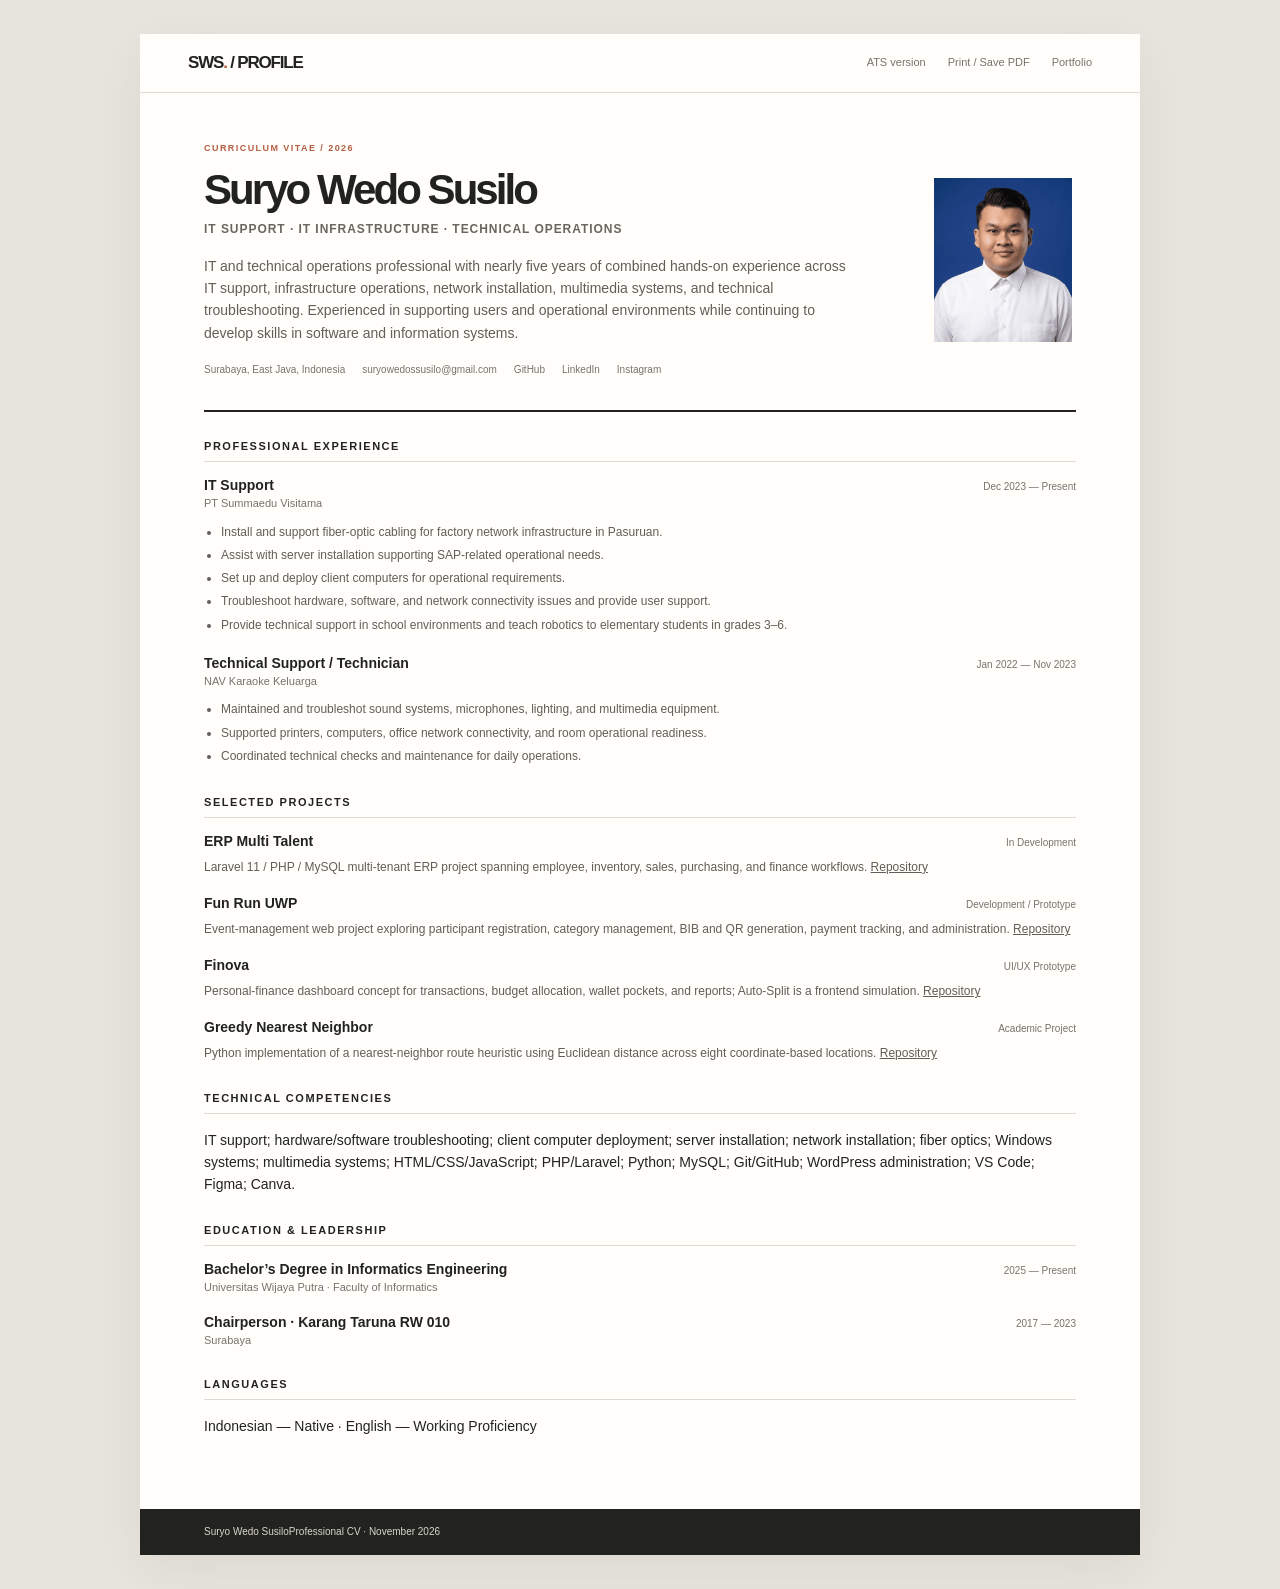
==== commit 528d794b: "Rebuild portfolio with editorial design and refreshed CV" ====
--- a/cv/index.html
+++ b/cv/index.html
@@ -1 +1 @@
-<!doctype html><html lang="en"><head><meta charset="utf-8"><meta name="viewport" content="width=device-width,initial-scale=1"><title>Suryo Wedo Susilo | Professional CV</title><link rel="stylesheet" href="cv.css"></head><body><div class="cv-shell"><header class="cv-top"><a class="cv-brand" href="../">SWS / PROFESSIONAL PROFILE</a><div class="cv-actions"><a href="ats.html">ATS version</a><a href="#" onclick="window.print();return false">Print / Save PDF</a><a href="../">Portfolio</a></div></header><main class="cv-main"><section class="cv-hero"><div><h1>SURYO WEDO SUSILO</h1><div class="cv-role">IT Support Specialist · IT Infrastructure · Technical Operations</div><p class="cv-summary">IT and technical operations professional with 5+ years of combined hands-on experience across IT support, infrastructure operations, network installation, multimedia systems, and technical troubleshooting. Experienced in supporting users and operational environments while continuing to develop skills in software and information systems.</p><div class="cv-contact"><span>Surabaya, East Java, Indonesia</span><a href="mailto:suryowedossusilo@gmail.com">suryowedossusilo@gmail.com</a><a href="https://github.com/suryowedossusilo-netizen">GitHub</a><a href="https://www.linkedin.com/in/suryo-wedo-susilo/">LinkedIn</a><a href="https://www.instagram.com/vruimte_/">Instagram</a></div></div><img class="cv-photo" src="https://raw.githubusercontent.com/suryowedossusilo-netizen/SWS-SIGNATURE/main/images/1789002827515%20(1).png" alt="Suryo Wedo Susilo"></section><section class="cv-section"><h2>Professional Experience</h2><article class="cv-item"><div class="cv-item-head"><div><h3>IT Support</h3><div class="cv-org">PT Summaedu Visitama</div></div><div class="cv-date">Dec 2023 — Present</div></div><ul><li>Install and support fiber-optic cabling for factory network infrastructure in Pasuruan.</li><li>Assist with server installation supporting SAP-related operational needs.</li><li>Set up and deploy client computers for operational requirements.</li><li>Troubleshoot hardware, software, and network connectivity issues and provide user support.</li><li>Provide technical support in school environments and teach robotics to elementary students in grades 3–6.</li></ul></article><article class="cv-item"><div class="cv-item-head"><div><h3>Technical Support / Technician</h3><div class="cv-org">NAV Karaoke Keluarga</div></div><div class="cv-date">Jan 2022 — Nov 2023</div></div><ul><li>Maintained and troubleshot sound systems, microphones, lighting, and multimedia equipment.</li><li>Supported printers, computers, office network connectivity, and room operational readiness.</li><li>Coordinated technical checks and maintenance for daily operations.</li></ul></article></section><section class="cv-section"><h2>Selected Projects</h2><article class="cv-item"><div class="cv-item-head"><h3>ERP Multi Talent</h3><span class="cv-date">In Development</span></div><p>Laravel 11 / PHP / MySQL multi-tenant ERP project spanning employee, inventory, sales, purchasing, and finance workflows. <a href="https://github.com/suryowedossusilo-netizen/ERP_MULTI_TALENT">Repository</a></p></article><article class="cv-item"><div class="cv-item-head"><h3>Fun Run UWP</h3><span class="cv-date">Development / Prototype</span></div><p>Event management web project exploring participant registration, category management, BIB and QR generation, payment tracking, and administration. <a href="https://github.com/suryowedossusilo-netizen/FUN-RUN-UWP">Repository</a></p></article><article class="cv-item"><div class="cv-item-head"><h3>Finova</h3><span class="cv-date">UI/UX Prototype</span></div><p>Personal finance dashboard concept for transactions, budget allocation, wallet pockets, and reports; Auto-Split is a frontend simulation. <a href="https://github.com/suryowedossusilo-netizen/finova-app">Repository</a></p></article><article class="cv-item"><div class="cv-item-head"><h3>Greedy Nearest Neighbor</h3><span class="cv-date">Academic Project</span></div><p>Python implementation of a nearest-neighbor route heuristic using Euclidean distance across eight coordinate-based locations. <a href="https://github.com/suryowedossusilo-netizen/TUGAS-KULIAH">Repository</a></p></article></section><section class="cv-section"><h2>Technical Competencies</h2><div class="cv-columns"><div><h3>IT &amp; Infrastructure</h3><div class="cv-tags"><span>IT support</span><span>Hardware/software troubleshooting</span><span>Client computer deployment</span><span>Server installation</span><span>Network installation</span><span>Fiber optics</span><span>Windows systems</span><span>Multimedia systems</span></div></div><div><h3>Development &amp; Tools</h3><div class="cv-tags"><span>HTML/CSS/JavaScript</span><span>PHP / Laravel</span><span>Python</span><span>MySQL</span><span>Git / GitHub</span><span>WordPress administration</span><span>VS Code</span><span>Figma</span><span>Canva</span></div></div></div></section><section class="cv-section"><h2>Education &amp; Leadership</h2><article class="cv-item"><div class="cv-item-head"><div><h3>Bachelor's Degree in Informatics Engineering</h3><div class="cv-org">Universitas Wijaya Putra · Faculty of Informatics</div></div><div class="cv-date">2025 — Present</div></div></article><article class="cv-item"><div class="cv-item-head"><div><h3>Chairperson · Karang Taruna RW 010</h3><div class="cv-org">Surabaya</div></div><div class="cv-date">2017 — 2023</div></div></article></section><section class="cv-section"><h2>Languages</h2><p>Indonesian — Native · English — Working Proficiency</p></section></main><footer class="cv-footer"><span>Suryo Wedo Susilo</span><span>Professional CV · Updated November 2026</span></footer></div></body></html>+<!doctype html><html lang="en"><head><meta charset="utf-8"><meta name="viewport" content="width=device-width,initial-scale=1"><title>Suryo Wedo Susilo | Professional CV</title><link rel="stylesheet" href="cv.css"></head><body><div class="cv-shell"><header class="cv-top"><a class="cv-brand" href="../">SWS<span>.</span> / PROFILE</a><nav><a href="ats.html">ATS version</a><a href="#" onclick="window.print();return false">Print / Save PDF</a><a href="../">Portfolio</a></nav></header><main class="cv-main"><section class="cv-hero"><div><p class="cv-eyebrow">CURRICULUM VITAE / 2026</p><h1>Suryo Wedo Susilo</h1><p class="cv-role">IT Support · IT Infrastructure · Technical Operations</p><p class="cv-summary">IT and technical operations professional with nearly five years of combined hands-on experience across IT support, infrastructure operations, network installation, multimedia systems, and technical troubleshooting. Experienced in supporting users and operational environments while continuing to develop skills in software and information systems.</p><div class="cv-contact"><span>Surabaya, East Java, Indonesia</span><a href="mailto:suryowedossusilo@gmail.com">suryowedossusilo@gmail.com</a><a href="https://github.com/suryowedossusilo-netizen">GitHub</a><a href="https://www.linkedin.com/in/suryo-wedo-susilo/">LinkedIn</a><a href="https://www.instagram.com/vruimte_/">Instagram</a></div></div><img class="cv-photo" src="../images/1789002827515%20(1).png" alt="Portrait of Suryo Wedo Susilo"></section><section class="cv-section"><h2>Professional Experience</h2><article class="cv-item"><div class="cv-item-head"><div><h3>IT Support</h3><p>PT Summaedu Visitama</p></div><time>Dec 2023 — Present</time></div><ul><li>Install and support fiber-optic cabling for factory network infrastructure in Pasuruan.</li><li>Assist with server installation supporting SAP-related operational needs.</li><li>Set up and deploy client computers for operational requirements.</li><li>Troubleshoot hardware, software, and network connectivity issues and provide user support.</li><li>Provide technical support in school environments and teach robotics to elementary students in grades 3–6.</li></ul></article><article class="cv-item"><div class="cv-item-head"><div><h3>Technical Support / Technician</h3><p>NAV Karaoke Keluarga</p></div><time>Jan 2022 — Nov 2023</time></div><ul><li>Maintained and troubleshot sound systems, microphones, lighting, and multimedia equipment.</li><li>Supported printers, computers, office network connectivity, and room operational readiness.</li><li>Coordinated technical checks and maintenance for daily operations.</li></ul></article></section><section class="cv-section"><h2>Selected Projects</h2><article class="cv-item"><div class="cv-item-head"><h3>ERP Multi Talent</h3><time>In Development</time></div><p>Laravel 11 / PHP / MySQL multi-tenant ERP project spanning employee, inventory, sales, purchasing, and finance workflows. <a href="https://github.com/suryowedossusilo-netizen/ERP_MULTI_TALENT">Repository</a></p></article><article class="cv-item"><div class="cv-item-head"><h3>Fun Run UWP</h3><time>Development / Prototype</time></div><p>Event-management web project exploring participant registration, category management, BIB and QR generation, payment tracking, and administration. <a href="https://github.com/suryowedossusilo-netizen/FUN-RUN-UWP">Repository</a></p></article><article class="cv-item"><div class="cv-item-head"><h3>Finova</h3><time>UI/UX Prototype</time></div><p>Personal-finance dashboard concept for transactions, budget allocation, wallet pockets, and reports; Auto-Split is a frontend simulation. <a href="https://github.com/suryowedossusilo-netizen/finova-app">Repository</a></p></article><article class="cv-item"><div class="cv-item-head"><h3>Greedy Nearest Neighbor</h3><time>Academic Project</time></div><p>Python implementation of a nearest-neighbor route heuristic using Euclidean distance across eight coordinate-based locations. <a href="https://github.com/suryowedossusilo-netizen/TUGAS-KULIAH">Repository</a></p></article></section><section class="cv-section"><h2>Technical Competencies</h2><p>IT support; hardware/software troubleshooting; client computer deployment; server installation; network installation; fiber optics; Windows systems; multimedia systems; HTML/CSS/JavaScript; PHP/Laravel; Python; MySQL; Git/GitHub; WordPress administration; VS Code; Figma; Canva.</p></section><section class="cv-section"><h2>Education &amp; Leadership</h2><article class="cv-item"><div class="cv-item-head"><div><h3>Bachelor’s Degree in Informatics Engineering</h3><p>Universitas Wijaya Putra · Faculty of Informatics</p></div><time>2025 — Present</time></div></article><article class="cv-item"><div class="cv-item-head"><div><h3>Chairperson · Karang Taruna RW 010</h3><p>Surabaya</p></div><time>2017 — 2023</time></div></article></section><section class="cv-section"><h2>Languages</h2><p>Indonesian — Native · English — Working Proficiency</p></section></main><footer class="cv-footer"><span>Suryo Wedo Susilo</span><span>Professional CV · November 2026</span></footer></div></body></html>
--- a/cv/cv.css
+++ b/cv/cv.css
@@ -1 +1 @@
-:root{--navy:#10243A;--navy2:#0B1B2B;--ink:#1D2938;--muted:#566579;--line:#DCE3EA;--soft:#F3F5F7}*{box-sizing:border-box}body{margin:0;background:#eef1f4;color:var(--ink);font:14px/1.55 Inter,Arial,sans-serif}.cv-shell{max-width:1040px;margin:36px auto;background:white;box-shadow:0 16px 50px #17283a18}.cv-top{display:flex;justify-content:space-between;align-items:center;padding:18px 34px;border-bottom:1px solid var(--line)}.cv-brand{font-weight:800;letter-spacing:-.04em;color:var(--navy);text-decoration:none}.cv-actions{display:flex;gap:10px}.cv-actions a{font-size:12px;color:var(--navy);text-decoration:none;border:1px solid var(--line);padding:8px 12px}.cv-main{padding:42px 54px 54px}.cv-hero{display:grid;grid-template-columns:1fr 140px;gap:28px;align-items:center;border-bottom:3px solid var(--navy);padding-bottom:28px}.cv-hero h1{font-size:34px;line-height:1.05;letter-spacing:-.05em;color:var(--navy);margin:0 0 8px}.cv-role{font-size:13px;font-weight:700;letter-spacing:.1em;text-transform:uppercase;color:#31516f}.cv-summary{max-width:690px;color:#445366;margin:14px 0 0}.cv-photo{width:130px;height:158px;object-fit:contain;filter:none;border:1px solid var(--line)}.cv-contact{display:flex;flex-wrap:wrap;gap:8px 18px;margin-top:16px;font-size:12px;color:var(--muted)}.cv-contact a{color:inherit;text-decoration:none}.cv-section{margin-top:28px}.cv-section h2{font-size:12px;letter-spacing:.16em;text-transform:uppercase;color:var(--navy);border-bottom:1px solid var(--line);padding-bottom:8px;margin:0 0 14px}.cv-item{margin:0 0 16px}.cv-item-head{display:flex;justify-content:space-between;gap:16px}.cv-item h3{font-size:14px;color:var(--navy);margin:0;font-weight:700}.cv-org,.cv-date{font-size:12px;color:var(--muted)}.cv-date{white-space:nowrap}.cv-item p{margin:5px 0;color:#435266}.cv-item ul{margin:7px 0 0;padding-left:18px;color:#435266}.cv-item li{margin:3px 0}.cv-tags{display:flex;flex-wrap:wrap;gap:6px}.cv-tags span{background:var(--soft);padding:5px 8px;font-size:11px;color:#34475b}.cv-columns{display:grid;grid-template-columns:1fr 1fr;gap:28px}.cv-footer{padding:14px 54px;background:var(--navy2);color:#c6d1dc;font-size:11px;display:flex;justify-content:space-between}.ats .cv-main{padding-top:30px}.ats .cv-hero{display:block}.ats .cv-photo{display:none}.ats .cv-hero h1{font-size:28px}.ats .cv-section{margin-top:22px}.ats .cv-section h2{font-size:13px}.ats .cv-item-head{display:block}.ats .cv-tags span{background:transparent;border:1px solid var(--line)}@media(max-width:700px){.cv-shell{margin:0;box-shadow:none}.cv-main{padding:28px 22px}.cv-top{padding:14px 22px}.cv-hero{grid-template-columns:1fr 94px;gap:14px}.cv-photo{width:92px;height:116px}.cv-hero h1{font-size:27px}.cv-columns{grid-template-columns:1fr}.cv-footer{padding:14px 22px;display:block}}@media print{body{background:#fff;font-size:10pt}.cv-shell{max-width:none;margin:0;box-shadow:none}.cv-top{display:none}.cv-main{padding:0 10mm 8mm}.cv-footer{padding:8px 10mm;print-color-adjust:exact}.cv-section,.cv-item{break-inside:avoid}a{color:inherit;text-decoration:none}}+:root{--ink:#22231f;--muted:#74736b;--line:#dedbd3;--accent:#b65e45;--sans:"DM Sans",Arial,sans-serif;--display:Manrope,"DM Sans",sans-serif}*{box-sizing:border-box}body{margin:0;background:#e8e5de;color:var(--ink);font:14px/1.6 var(--sans)}a{color:inherit}.cv-shell{max-width:1000px;margin:34px auto;background:#fffefa;box-shadow:0 14px 50px #25241f12}.cv-top{padding:19px 48px;border-bottom:1px solid var(--line);display:flex;align-items:center;justify-content:space-between}.cv-brand{font:800 17px var(--display);letter-spacing:-.07em;text-decoration:none}.cv-brand span{color:var(--accent)}.cv-top nav{display:flex;gap:22px}.cv-top nav a,.cv-top nav span{font-size:11px;text-decoration:none;color:var(--muted)}.cv-main{padding:48px 64px 58px}.cv-hero{display:grid;grid-template-columns:1fr 142px;gap:30px;align-items:center;padding-bottom:32px;border-bottom:2px solid var(--ink)}.cv-eyebrow{font-size:9px;font-weight:700;letter-spacing:.16em;color:var(--accent);margin:0 0 13px}.cv-hero h1{font:800 42px/1.05 var(--display);letter-spacing:-.07em;margin:0 0 8px}.cv-role{font-size:12px;font-weight:700;letter-spacing:.08em;text-transform:uppercase;color:#67665f;margin:0 0 15px}.cv-summary{max-width:650px;color:#5f5e57;margin:0}.cv-photo{width:138px;height:164px;object-fit:cover;object-position:center 22%}.cv-contact{display:flex;flex-wrap:wrap;gap:8px 17px;margin-top:18px;font-size:10px;color:var(--muted)}.cv-contact a{text-decoration:none}.cv-section{margin-top:28px}.cv-section h2{font:800 11px var(--display);letter-spacing:.14em;text-transform:uppercase;padding-bottom:9px;border-bottom:1px solid var(--line);margin:0 0 15px}.cv-item{margin:0 0 18px}.cv-item-head{display:flex;justify-content:space-between;align-items:baseline;gap:18px}.cv-item h3{font:700 14px var(--display);margin:0}.cv-item-head p{font-size:11px;color:var(--muted);margin:2px 0 0}.cv-item time{font-size:10px;color:var(--muted);white-space:nowrap}.cv-item ul{padding-left:17px;margin:8px 0 0;color:#5f5e57;font-size:12px}.cv-item li{padding:2px 0}.cv-item>p{font-size:12px;color:#5f5e57;margin:7px 0}.cv-columns{display:grid;grid-template-columns:1fr 1fr;gap:28px}.cv-footer{padding:15px 64px;background:var(--ink);color:#d8d5cc;font-size:10px}@media(max-width:700px){.cv-shell{margin:0;box-shadow:none}.cv-top{padding:16px 20px;gap:15px}.cv-top nav{gap:10px;flex-wrap:wrap}.cv-main{padding:28px 22px}.cv-hero{grid-template-columns:1fr 92px;gap:14px}.cv-photo{width:90px;height:112px}.cv-hero h1{font-size:29px}.cv-footer{padding:14px 22px}}@media(max-width:460px){.cv-top{display:block}.cv-top nav{margin-top:12px}.cv-hero{grid-template-columns:1fr}.cv-photo{grid-row:1;width:96px;height:116px}.cv-hero h1{font-size:31px}.cv-item-head{display:block}.cv-item time{display:block;margin-top:3px}}@media print{body{background:#fff;font-size:10pt}.cv-shell{max-width:none;margin:0;box-shadow:none}.cv-top{display:none}.cv-main{padding:0 10mm 8mm}.cv-footer{padding:7mm 10mm;print-color-adjust:exact}.cv-section,.cv-item{break-inside:avoid}a{text-decoration:none;color:inherit}}
